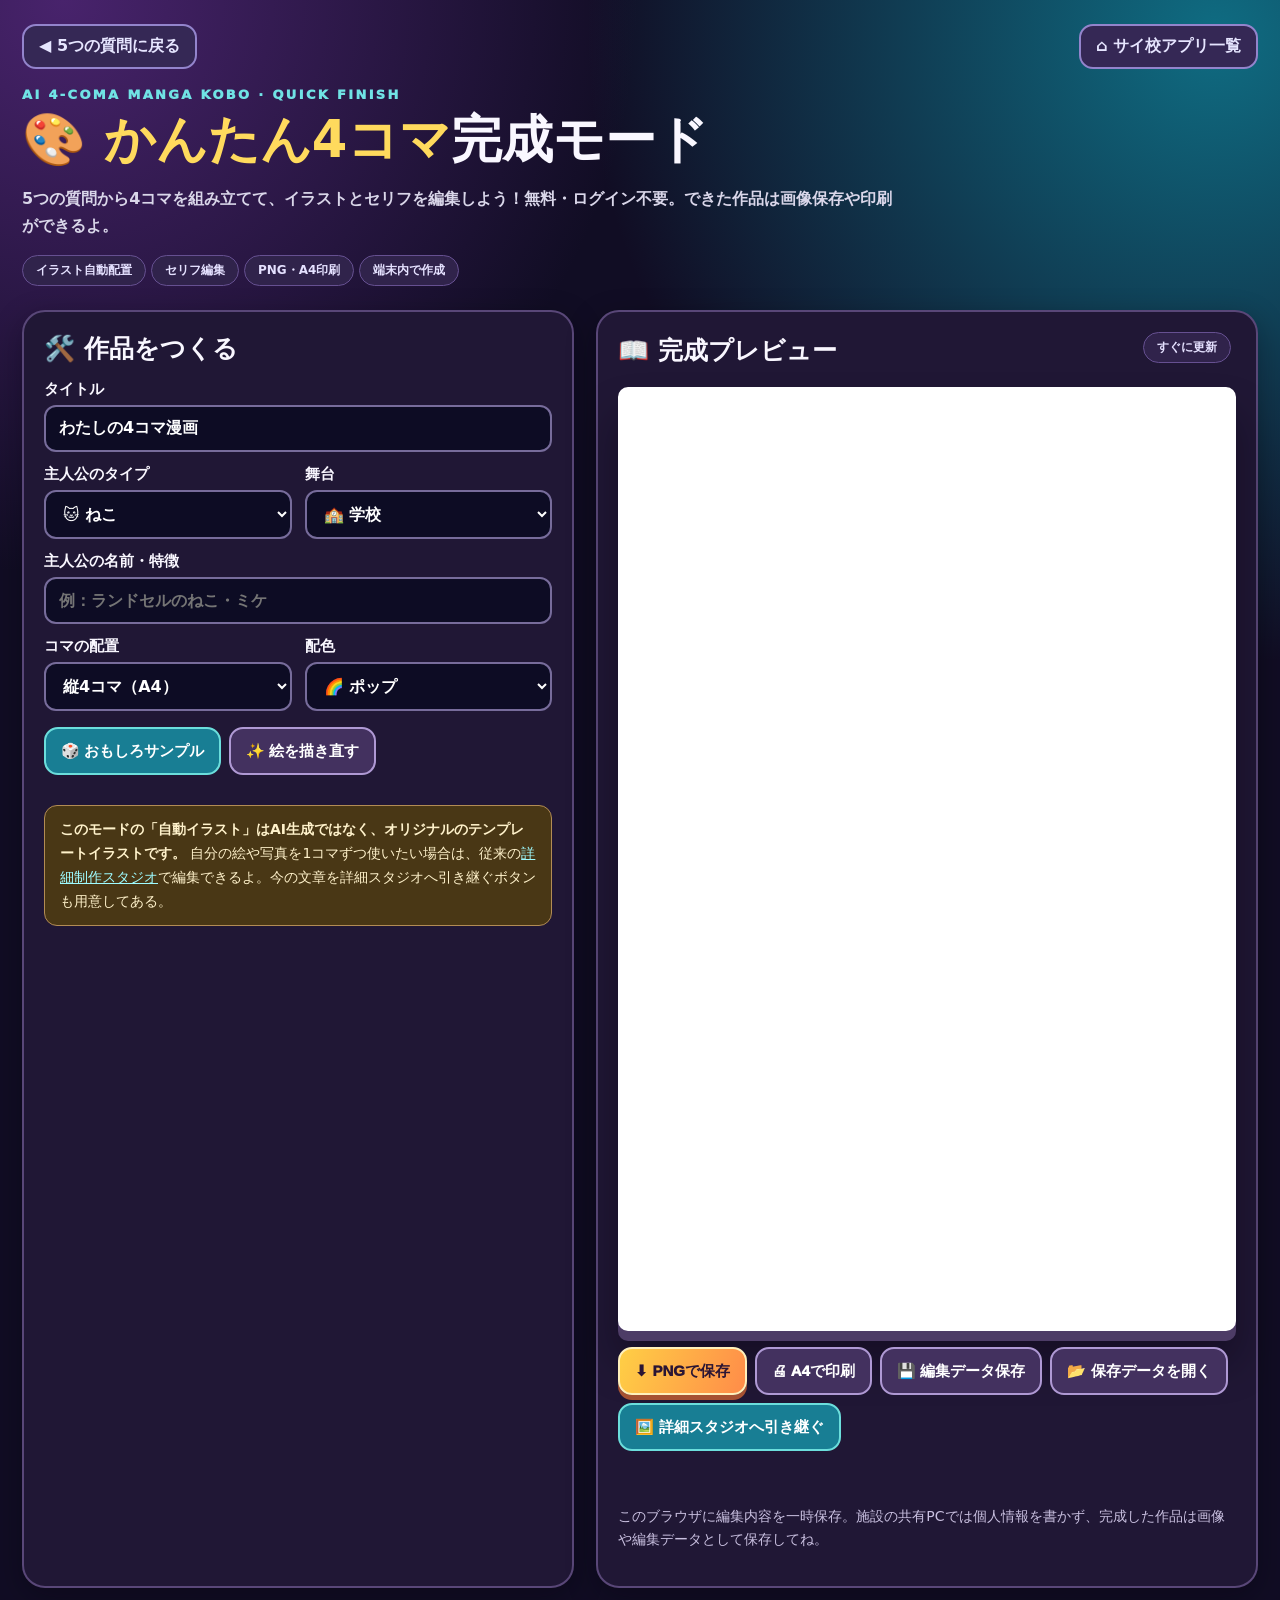
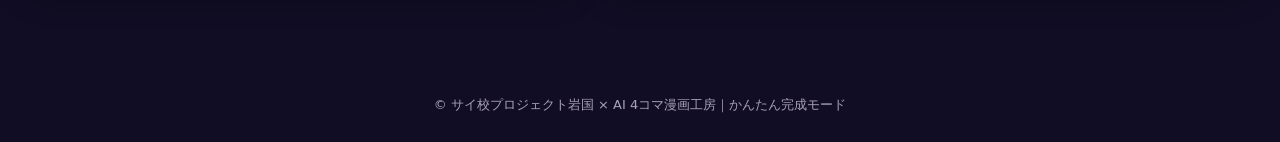
==== quick.html @ 6965de13 "Add quick comic creation interface for automatic template illustrations and PNG output" ====
<!doctype html>
<html lang="ja"><head><meta charset="utf-8"><meta name="viewport" content="width=device-width,initial-scale=1"><meta name="theme-color" content="#15102e"><title>かんたん4コマ完成モード｜AI 4コマ漫画工房</title>
<meta name="description" content="質問の答えから4コマ漫画を自動でレイアウト。オリジナルのテンプレートイラスト、編集、PNG保存、A4印刷に対応。">
<style>
:root{color-scheme:dark;font-family:system-ui,-apple-system,"Noto Sans JP",sans-serif;color:#f9f7ff;background:#110d24}
*{box-sizing:border-box}body{margin:0;background:radial-gradient(circle at 5% 0%,#48236c 0,transparent 27%),radial-gradient(circle at 95% 2%,#0f6c82 0,transparent 30%),#110d24;min-height:100vh}
.top{max-width:1500px;margin:auto;padding:24px 22px 9px;display:flex;justify-content:space-between;gap:16px;align-items:center;flex-wrap:wrap}.back{color:#e6e5ff;text-decoration:none;font-weight:900;min-height:44px;display:inline-flex;align-items:center;background:#352855;padding:10px 15px;border:2px solid #9384cc;border-radius:14px}.eyebrow{color:#70e3e5;letter-spacing:.18em;font-size:13px;font-weight:950}.header{max-width:1500px;margin:auto;padding:9px 22px 18px}.header h1{margin:7px 0;font-size:clamp(29px,4vw,52px);line-height:1.2}.header h1 span{color:#ffda5d}.header p{max-width:880px;line-height:1.65;font-weight:700;color:#d9d6e9;font-size:16px}.pill{display:inline-flex;background:#30234b;border:1px solid #665091;border-radius:20px;padding:6px 13px;margin:0 5px 6px 0;color:#e5e1ff;font-size:12px;font-weight:800}.columns{max-width:1500px;padding:0 22px 80px;display:grid;grid-template-columns:minmax(0,.91fr) minmax(0,1.09fr);gap:22px;margin:auto}.card{background:#201735;border:2px solid #594778;border-radius:23px;padding:20px;box-shadow:0 9px 30px #05020b55}.card h2{font-size:25px;margin:0 0 15px}.tip{font-size:14px;color:#c9c0e0;line-height:1.65}.formGrid{display:grid;grid-template-columns:repeat(2,minmax(0,1fr));gap:13px}.field{display:flex;flex-direction:column;gap:6px;font-weight:850;font-size:15px}.field input,.field select,.field textarea{width:100%;border:2px solid #776c9b;border-radius:12px;background:#0d0c24;color:#fff;padding:12px 13px;min-height:46px;font:inherit;font-size:16px;outline:none}.field input:focus-visible,.field select:focus-visible,.field textarea:focus-visible{border-color:#76e7eb;outline:3px solid #6eeaff55}.field textarea{resize:vertical;min-height:75px;line-height:1.4}.field.full{grid-column:1/-1}.row{display:flex;flex-wrap:wrap;gap:8px;margin:16px 0}.btn{min-height:48px;padding:11px 15px;border:2px solid #af99d4;border-radius:14px;color:#fff;background:#43315f;font-size:15px;font-weight:950;cursor:pointer;text-decoration:none;display:inline-flex;gap:6px;align-items:center;justify-content:center}.btn.primary{background:linear-gradient(110deg,#ffcf45,#ff8c49);border-color:#fff0bb;color:#2b1534;box-shadow:0 5px #a65232}.btn.alt{background:#187e94;border-color:#6bdedc}.btn:focus-visible{outline:4px solid #fbdb62;outline-offset:3px}.panels{display:grid;gap:12px;margin-top:10px}.panelEdit{padding:14px;background:#2a1f44;border:2px solid #655083;border-radius:16px}.panelEdit h3{margin:0 0 11px;color:#ffdc7b}.panelEdit .field{margin-bottom:10px}.panelEdit .field:last-child{margin:0}.preview{position:sticky;top:10px;align-self:start}.previewTop{display:flex;justify-content:space-between;gap:12px;align-items:center;flex-wrap:wrap}.previewTop h2{margin:0}.canvasWrap{background:#c2bdcb;border:12px solid #ffffff;border-radius:10px;margin:18px auto 14px;max-width:700px;box-shadow:0 10px 0 #4d3c66,0 30px 40px #07030d66}.canvasWrap canvas{display:block;width:100%;height:auto;background:#fff}.status{min-height:24px;color:#80f6d5;font-size:15px;font-weight:850;line-height:1.6}.notice{border:1px solid #b28c54;background:#493715;padding:12px 15px;margin-top:14px;border-radius:13px;font-size:14px;line-height:1.7;color:#fff2cb}footer{text-align:center;color:#a9a0bc;padding:28px;font-size:13px}body.print{background:#fff;color:#000}@media(max-width:1000px){.columns{grid-template-columns:1fr}.preview{position:static}.canvasWrap{max-width:650px}}@media(max-width:570px){.columns{padding:0 12px 55px;gap:14px}.card{padding:14px}.top,.header{padding-left:14px;padding-right:14px}.formGrid{grid-template-columns:1fr}.field.full{grid-column:auto}.row .btn{flex:1 1 40%}}@media print{@page{size:A4 portrait;margin:8mm}*{print-color-adjust:exact;-webkit-print-color-adjust:exact}body{background:#fff;color:#000}.top,.header,.editCard,.previewTop,.row,.status,.notice,footer{display:none!important}.columns{display:block;padding:0;margin:0}.preview{position:static;padding:0;border:0;box-shadow:none;background:#fff}.canvasWrap{margin:auto;border:0;box-shadow:none;width:min(100%,185mm);max-width:185mm}canvas{width:100%!important;height:auto!important}}
</style></head><body>
<div class="top"><a class="back" href="index.html">◀ 5つの質問に戻る</a><a class="back" href="https://selfwilled6412-cyber.github.io/base-iwakuni/saiko-apps/">⌂ サイ校アプリ一覧</a></div>
<header class="header"><div class="eyebrow">AI 4-COMA MANGA KOBO · QUICK FINISH</div><h1>🎨 <span>かんたん4コマ</span>完成モード</h1>
<p>5つの質問から4コマを組み立てて、イラストとセリフを編集しよう！無料・ログイン不要。できた作品は画像保存や印刷ができるよ。</p>
<div><span class="pill">イラスト自動配置</span><span class="pill">セリフ編集</span><span class="pill">PNG・A4印刷</span><span class="pill">端末内で作成</span></div></header>
<main class="columns"><section class="card editCard"><h2>🛠️ 作品をつくる</h2>
<div class="formGrid">
<label class="field full">タイトル<input type="text" id="title" maxlength="50" value="わたしの4コマ漫画"></label>
<label class="field">主人公のタイプ<select id="type"><option value="cat">🐱 ねこ</option><option value="human">🙂 人間</option><option value="robot">🤖 ロボット</option><option value="alien">👽 宇宙人</option><option value="food">🍮 食べもの</option></select></label>
<label class="field">舞台<select id="theme"><option value="school">🏫 学校</option><option value="city">🏙️ まち</option><option value="room">🏠 おうち</option><option value="space">🚀 宇宙</option><option value="park">🌳 公園</option></select></label>
<label class="field full">主人公の名前・特徴<input type="text" id="hero" maxlength="100" placeholder="例：ランドセルのねこ・ミケ"></label>
<label class="field">コマの配置<select id="layout"><option value="vertical">縦4コマ（A4）</option><option value="grid">2×2（SNS向け）</option></select></label>
<label class="field">配色<select id="palette"><option value="pop">🌈 ポップ</option><option value="pastel">🩷 パステル</option><option value="cool">🌃 クール</option></select></label>
</div>
<div class="row"><button class="btn alt" id="demo" type="button">🎲 おもしろサンプル</button><button class="btn" id="rerender" type="button">✨ 絵を描き直す</button></div>
<div class="panels" id="panelFields"></div>
<div class="notice"><strong>このモードの「自動イラスト」はAI生成ではなく、オリジナルのテンプレートイラストです。</strong> 自分の絵や写真を1コマずつ使いたい場合は、従来の<a href="studio.html" style="color:#9ffcff">詳細制作スタジオ</a>で編集できるよ。今の文章を詳細スタジオへ引き継ぐボタンも用意してある。</div>
</section>
<section class="card preview"><div class="previewTop"><h2>📖 完成プレビュー</h2><span class="pill">すぐに更新</span></div><div class="canvasWrap"><canvas id="comic" width="1000" height="1550" role="img" aria-label="制作中の4コマ漫画プレビュー"></canvas></div>
<div class="row"><button id="savePng" class="btn primary" type="button">⬇ PNGで保存</button><button id="print" class="btn" type="button">🖨 A4で印刷</button><button id="saveJson" class="btn" type="button">💾 編集データ保存</button><label for="loadJson" class="btn">📂 保存データを開く<input type="file" id="loadJson" accept=".json,application/json" hidden></label><button id="toStudio" class="btn alt" type="button">🖼️ 詳細スタジオへ引き継ぐ</button></div>
<div id="status" class="status" role="status"></div><p class="tip">このブラウザに編集内容を一時保存。施設の共有PCでは個人情報を書かず、完成した作品は画像や編集データとして保存してね。</p></section></main>
<footer>© サイ校プロジェクト岩国 × AI 4コマ漫画工房｜かんたん完成モード</footer>
<script src="quick.js"></script></body></html>
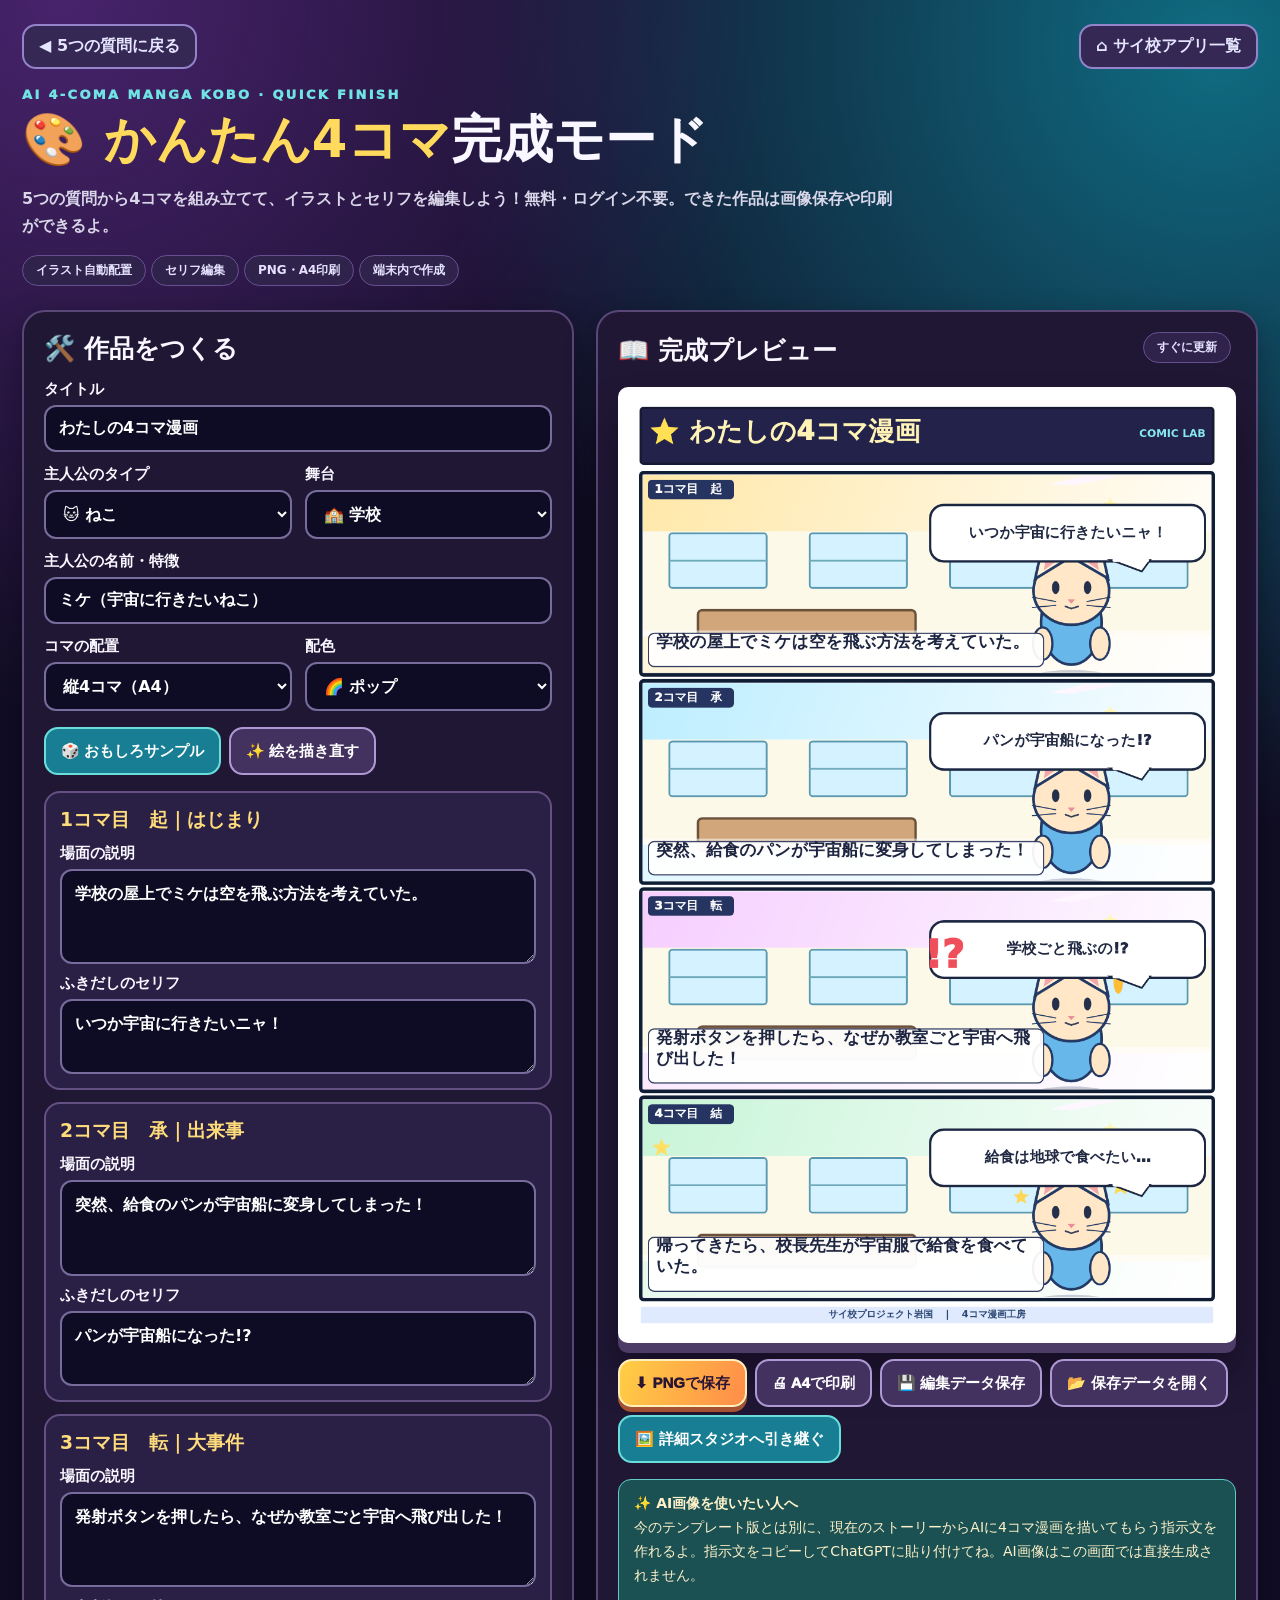
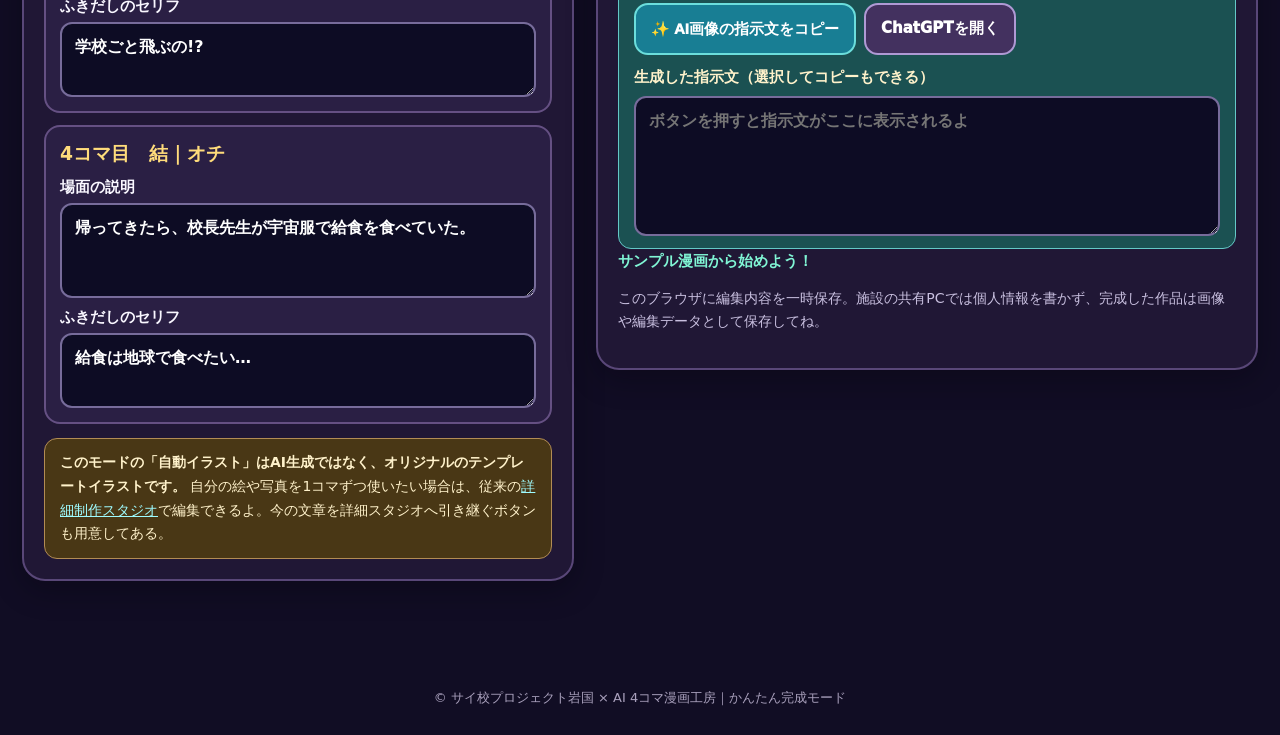
==== commit 42b245cb: "Add optional human-approved AI image prompt handoff in quick comic studio" ====
--- a/quick.html
+++ b/quick.html
@@ -25,6 +25,11 @@
 </section>
 <section class="card preview"><div class="previewTop"><h2>📖 完成プレビュー</h2><span class="pill">すぐに更新</span></div><div class="canvasWrap"><canvas id="comic" width="1000" height="1550" role="img" aria-label="制作中の4コマ漫画プレビュー"></canvas></div>
 <div class="row"><button id="savePng" class="btn primary" type="button">⬇ PNGで保存</button><button id="print" class="btn" type="button">🖨 A4で印刷</button><button id="saveJson" class="btn" type="button">💾 編集データ保存</button><label for="loadJson" class="btn">📂 保存データを開く<input type="file" id="loadJson" accept=".json,application/json" hidden></label><button id="toStudio" class="btn alt" type="button">🖼️ 詳細スタジオへ引き継ぐ</button></div>
-<div id="status" class="status" role="status"></div><p class="tip">このブラウザに編集内容を一時保存。施設の共有PCでは個人情報を書かず、完成した作品は画像や編集データとして保存してね。</p></section></main>
+<div class="notice" style="border-color:#64c8c7;background:#1b5152">
+<strong>✨ AI画像を使いたい人へ</strong><br>
+今のテンプレート版とは別に、現在のストーリーからAIに4コマ漫画を描いてもらう指示文を作れるよ。指示文をコピーしてChatGPTに貼り付けてね。AI画像はこの画面では直接生成されません。
+<div class="row" style="margin-bottom:0"><button class="btn alt" type="button" id="copyAIPrompt">✨ AI画像の指示文をコピー</button><a class="btn" href="https://chatgpt.com/" target="_blank" rel="noopener noreferrer">ChatGPTを開く</a></div>
+<label class="field" style="margin-top:10px" for="aiPromptText">生成した指示文（選択してコピーもできる）<textarea id="aiPromptText" rows="5" readonly placeholder="ボタンを押すと指示文がここに表示されるよ"></textarea></label>
+</div><div id="status" class="status" role="status"></div><p class="tip">このブラウザに編集内容を一時保存。施設の共有PCでは個人情報を書かず、完成した作品は画像や編集データとして保存してね。</p></section></main>
 <footer>© サイ校プロジェクト岩国 × AI 4コマ漫画工房｜かんたん完成モード</footer>
 <script src="quick.js"></script></body></html>
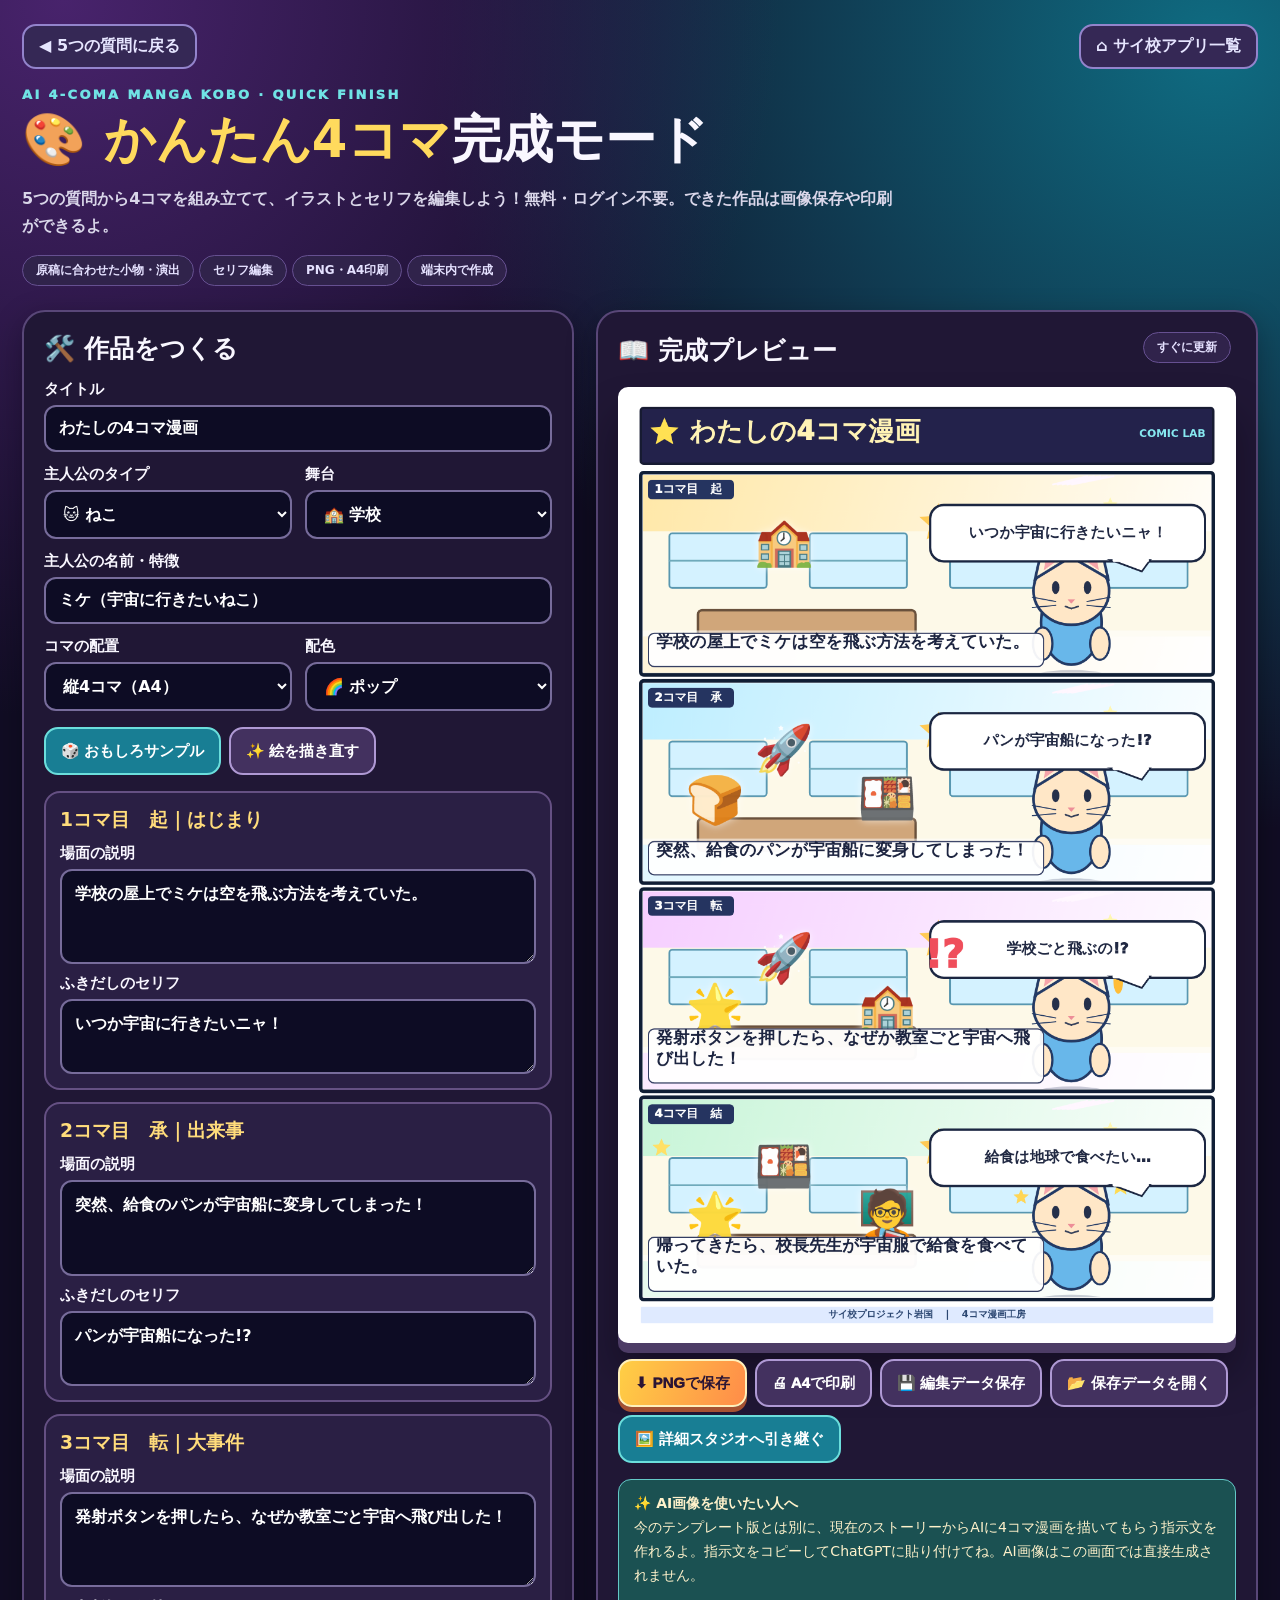
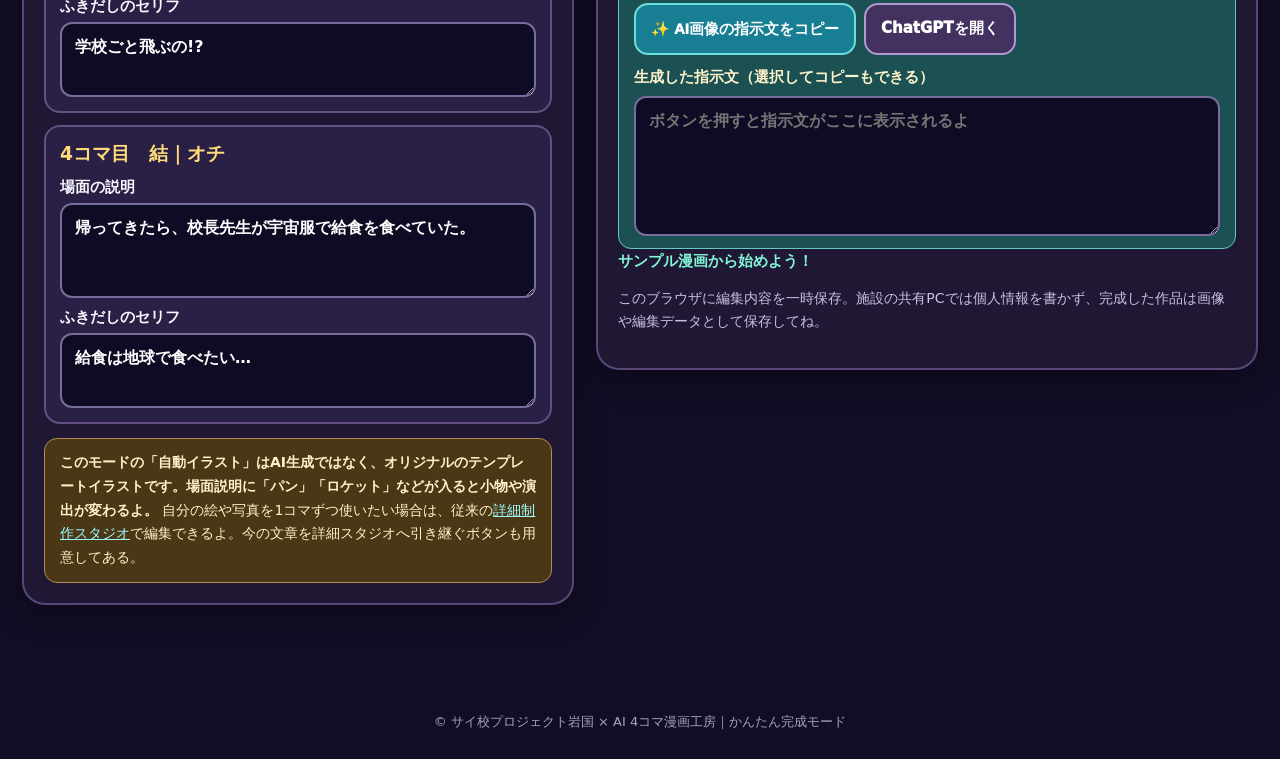
==== commit 8b6d9ea6: "Explain story-reactive comic props while clearly distinguishing them from AI generation" ====
--- a/quick.html
+++ b/quick.html
@@ -9,7 +9,7 @@
 <div class="top"><a class="back" href="index.html">◀ 5つの質問に戻る</a><a class="back" href="https://selfwilled6412-cyber.github.io/base-iwakuni/saiko-apps/">⌂ サイ校アプリ一覧</a></div>
 <header class="header"><div class="eyebrow">AI 4-COMA MANGA KOBO · QUICK FINISH</div><h1>🎨 <span>かんたん4コマ</span>完成モード</h1>
 <p>5つの質問から4コマを組み立てて、イラストとセリフを編集しよう！無料・ログイン不要。できた作品は画像保存や印刷ができるよ。</p>
-<div><span class="pill">イラスト自動配置</span><span class="pill">セリフ編集</span><span class="pill">PNG・A4印刷</span><span class="pill">端末内で作成</span></div></header>
+<div><span class="pill">原稿に合わせた小物・演出</span><span class="pill">セリフ編集</span><span class="pill">PNG・A4印刷</span><span class="pill">端末内で作成</span></div></header>
 <main class="columns"><section class="card editCard"><h2>🛠️ 作品をつくる</h2>
 <div class="formGrid">
 <label class="field full">タイトル<input type="text" id="title" maxlength="50" value="わたしの4コマ漫画"></label>
@@ -21,7 +21,7 @@
 </div>
 <div class="row"><button class="btn alt" id="demo" type="button">🎲 おもしろサンプル</button><button class="btn" id="rerender" type="button">✨ 絵を描き直す</button></div>
 <div class="panels" id="panelFields"></div>
-<div class="notice"><strong>このモードの「自動イラスト」はAI生成ではなく、オリジナルのテンプレートイラストです。</strong> 自分の絵や写真を1コマずつ使いたい場合は、従来の<a href="studio.html" style="color:#9ffcff">詳細制作スタジオ</a>で編集できるよ。今の文章を詳細スタジオへ引き継ぐボタンも用意してある。</div>
+<div class="notice"><strong>このモードの「自動イラスト」はAI生成ではなく、オリジナルのテンプレートイラストです。場面説明に「パン」「ロケット」などが入ると小物や演出が変わるよ。</strong> 自分の絵や写真を1コマずつ使いたい場合は、従来の<a href="studio.html" style="color:#9ffcff">詳細制作スタジオ</a>で編集できるよ。今の文章を詳細スタジオへ引き継ぐボタンも用意してある。</div>
 </section>
 <section class="card preview"><div class="previewTop"><h2>📖 完成プレビュー</h2><span class="pill">すぐに更新</span></div><div class="canvasWrap"><canvas id="comic" width="1000" height="1550" role="img" aria-label="制作中の4コマ漫画プレビュー"></canvas></div>
 <div class="row"><button id="savePng" class="btn primary" type="button">⬇ PNGで保存</button><button id="print" class="btn" type="button">🖨 A4で印刷</button><button id="saveJson" class="btn" type="button">💾 編集データ保存</button><label for="loadJson" class="btn">📂 保存データを開く<input type="file" id="loadJson" accept=".json,application/json" hidden></label><button id="toStudio" class="btn alt" type="button">🖼️ 詳細スタジオへ引き継ぐ</button></div>
